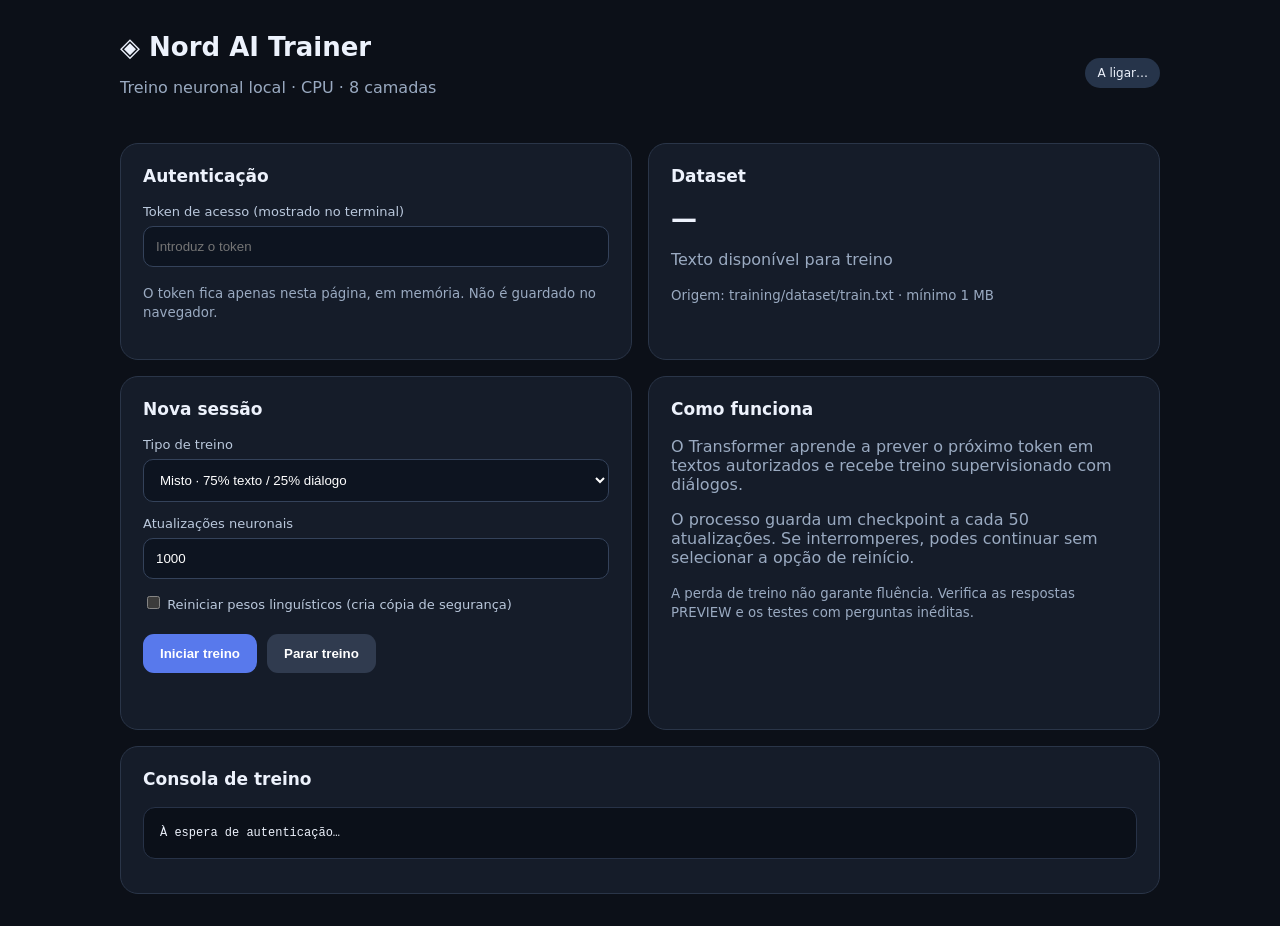
==== scripts/trainer_ui.html @ 28cc0f45 "feat: add responsive Nord AI Trainer dashboard with live logs and training controls" ====
<!doctype html>
<html lang="pt"><head><meta charset="utf-8"><meta name="viewport" content="width=device-width,initial-scale=1">
<title>Nord AI Trainer</title><style>
:root{color-scheme:dark;font-family:system-ui,-apple-system,Segoe UI,sans-serif;background:#0c1018;color:#edf2fc}
*{box-sizing:border-box}body{margin:0}.shell{max-width:1080px;margin:auto;padding:32px 20px}
header{display:flex;align-items:center;justify-content:space-between;margin-bottom:30px}
h1{font-size:26px;margin:0}h2{font-size:17px;margin:0 0 18px}p,.muted{color:#9aaac1}
.grid{display:grid;grid-template-columns:1fr 1fr;gap:16px}.card{background:#151c29;border:1px solid #2a3548;border-radius:18px;padding:22px}
.full{grid-column:1/-1}label{display:block;color:#bac8dc;font-size:13px;margin:14px 0 7px}
input,select{background:#0d1420;border:1px solid #34425a;border-radius:10px;padding:12px;color:#fff;width:100%}
button{border:0;background:#5879ec;color:white;border-radius:11px;padding:12px 17px;font-weight:650;cursor:pointer}
button:disabled{opacity:.45;cursor:not-allowed}.secondary{background:#303b4f}
.actions{display:flex;gap:10px;flex-wrap:wrap;margin-top:22px}
.stat{font-size:26px;font-weight:700}.pill{background:#26344a;border-radius:20px;padding:8px 12px;font-size:12px}
pre{white-space:pre-wrap;overflow-wrap:anywhere;background:#0b1019;border:1px solid #273247;border-radius:12px;padding:16px;max-height:440px;overflow:auto;line-height:1.5;font-size:12px}
.notice{margin-top:12px;min-height:22px;color:#b6c9fa}small{color:#9aaac1}
@media(max-width:700px){.grid{grid-template-columns:1fr}.full{grid-column:auto}}
</style></head><body><main class="shell">
<header><div><h1>◈ Nord AI Trainer</h1><p>Treino neuronal local · CPU · 8 camadas</p></div><span class="pill" id="status">A ligar…</span></header>
<div class="grid">
<section class="card"><h2>Autenticação</h2><label for="token">Token de acesso (mostrado no terminal)</label>
<input id="token" type="password" autocomplete="off" placeholder="Introduz o token"><p><small>O token fica apenas nesta página, em memória. Não é guardado no navegador.</small></p></section>
<section class="card"><h2>Dataset</h2><div class="stat" id="bytes">—</div><p>Texto disponível para treino</p><small>Origem: training/dataset/train.txt · mínimo 1 MB</small></section>
<section class="card"><h2>Nova sessão</h2>
<label for="mode">Tipo de treino</label><select id="mode"><option value=".75">Misto · 75% texto / 25% diálogo</option><option value=".95">Linguagem · 95% texto</option><option value=".1">Conversação · 90% diálogo</option></select>
<label for="steps">Atualizações neuronais</label><input id="steps" type="number" min="1" max="100000" value="1000">
<label><input id="reset" type="checkbox" style="width:auto"> Reiniciar pesos linguísticos (cria cópia de segurança)</label>
<div class="actions"><button id="start">Iniciar treino</button><button id="stop" class="secondary">Parar treino</button></div>
<div id="message" class="notice" role="status"></div></section>
<section class="card"><h2>Como funciona</h2><p>O Transformer aprende a prever o próximo token em textos autorizados e recebe treino supervisionado com diálogos.</p><p>O processo guarda um checkpoint a cada 50 atualizações. Se interromperes, podes continuar sem selecionar a opção de reinício.</p><p><small>A perda de treino não garante fluência. Verifica as respostas PREVIEW e os testes com perguntas inéditas.</small></p></section>
<section class="card full"><h2>Consola de treino</h2><pre id="log">À espera de autenticação…</pre></section>
</div></main><script>
const $=id=>document.getElementById(id);
async function request(path,method="GET",body){
 const r=await fetch(path,{method,headers:{"X-Nord-Token":$("token").value,"Content-Type":"application/json"},body:body?JSON.stringify(body):undefined,cache:"no-store"});
 const result=await r.json();if(!r.ok)throw Error(result.error||"Erro no servidor");return result;
}
async function refresh(){
 if(!$("token").value){$("status").textContent="Token necessário";return}
 try{const d=await request("/api/status");$("status").textContent=d.running?"Treino em curso":"Em espera";
 $("bytes").textContent=(d.dataset_bytes/1000000).toFixed(2)+" MB";
 $("log").textContent=d.log||"Sem registos de treino";
 $("start").disabled=d.running;$("stop").disabled=!d.running;
 }catch(e){$("status").textContent="Sem acesso";$("message").textContent=e.message}
}
$("start").onclick=async()=>{try{
 const steps=Number($("steps").value);
 if(!Number.isInteger(steps)||steps<1||steps>100000)throw Error("Número de atualizações inválido");
 if($("reset").checked&&!confirm("Criar novo checkpoint linguístico? O anterior será guardado numa cópia de segurança."))return;
 await request("/api/start","POST",{steps,text_ratio:Number($("mode").value),reset:$("reset").checked});
 $("message").textContent="Sessão iniciada";$("reset").checked=false;await refresh();
 }catch(e){$("message").textContent=e.message}};
$("stop").onclick=async()=>{try{await request("/api/stop","POST",{});$("message").textContent="Paragem solicitada";await refresh()}catch(e){$("message").textContent=e.message}};
$("token").addEventListener("change",refresh);
setInterval(refresh,4000);
</script></body></html>
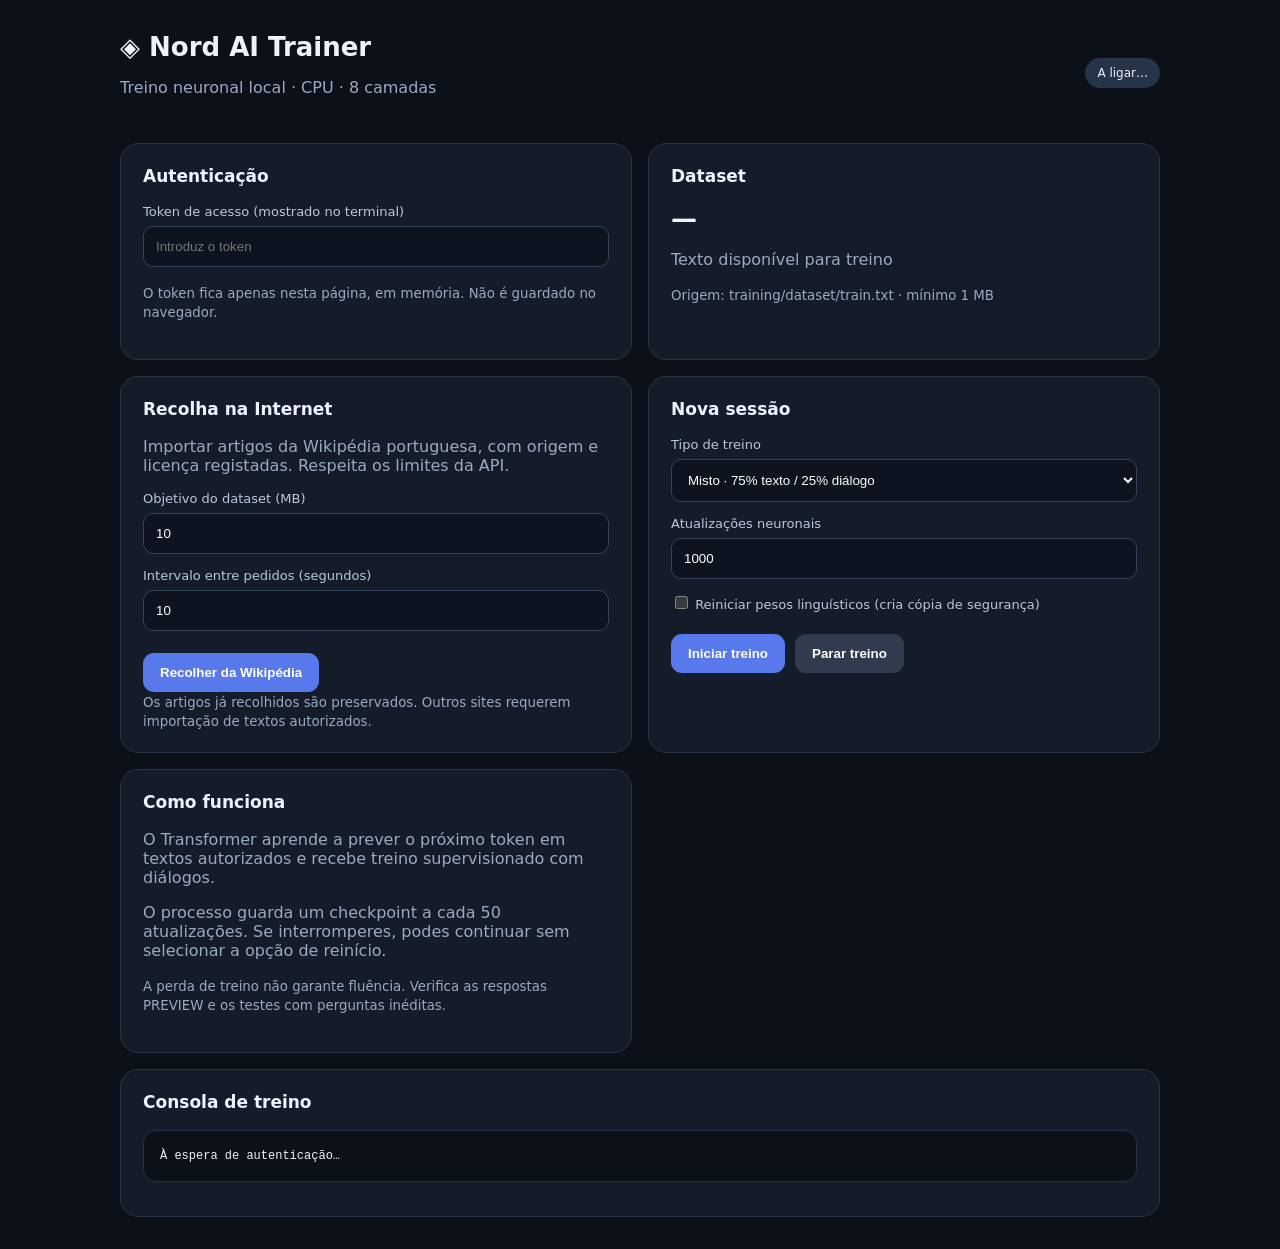
==== commit 8236d5a2: "feat: add internet collection controls and progress status to Nord AI Trainer UI" ====
--- a/scripts/trainer_ui.html
+++ b/scripts/trainer_ui.html
@@ -21,6 +21,7 @@
 <section class="card"><h2>Autenticação</h2><label for="token">Token de acesso (mostrado no terminal)</label>
 <input id="token" type="password" autocomplete="off" placeholder="Introduz o token"><p><small>O token fica apenas nesta página, em memória. Não é guardado no navegador.</small></p></section>
 <section class="card"><h2>Dataset</h2><div class="stat" id="bytes">—</div><p>Texto disponível para treino</p><small>Origem: training/dataset/train.txt · mínimo 1 MB</small></section>
+<section class="card"><h2>Recolha na Internet</h2><p>Importar artigos da Wikipédia portuguesa, com origem e licença registadas. Respeita os limites da API.</p><label for="target">Objetivo do dataset (MB)</label><input id="target" type="number" min="1" max="400" value="10"><label for="delay">Intervalo entre pedidos (segundos)</label><input id="delay" type="number" min="3" max="3600" value="10"><div class="actions"><button id="collect">Recolher da Wikipédia</button></div><small>Os artigos já recolhidos são preservados. Outros sites requerem importação de textos autorizados.</small></section>
 <section class="card"><h2>Nova sessão</h2>
 <label for="mode">Tipo de treino</label><select id="mode"><option value=".75">Misto · 75% texto / 25% diálogo</option><option value=".95">Linguagem · 95% texto</option><option value=".1">Conversação · 90% diálogo</option></select>
 <label for="steps">Atualizações neuronais</label><input id="steps" type="number" min="1" max="100000" value="1000">
@@ -37,12 +38,18 @@
 }
 async function refresh(){
  if(!$("token").value){$("status").textContent="Token necessário";return}
- try{const d=await request("/api/status");$("status").textContent=d.running?"Treino em curso":"Em espera";
+ try{const d=await request("/api/status");$("status").textContent=d.running?(d.kind==="collect"?"Recolha em curso":"Treino em curso"):"Em espera";
  $("bytes").textContent=(d.dataset_bytes/1000000).toFixed(2)+" MB";
  $("log").textContent=d.log||"Sem registos de treino";
- $("start").disabled=d.running;$("stop").disabled=!d.running;
+ $("start").disabled=d.running;$("collect").disabled=d.running;$("stop").disabled=!d.running;
  }catch(e){$("status").textContent="Sem acesso";$("message").textContent=e.message}
 }
+$("collect").onclick=async()=>{try{
+ const target_mb=Number($("target").value),delay=Number($("delay").value);
+ if(!Number.isInteger(target_mb)||target_mb<1||target_mb>400||!Number.isFinite(delay)||delay<3||delay>3600)throw Error("Configuração de recolha inválida");
+ await request("/api/collect","POST",{target_mb,delay});
+ $("message").textContent="Recolha iniciada";await refresh();
+ }catch(e){$("message").textContent=e.message}};
 $("start").onclick=async()=>{try{
  const steps=Number($("steps").value);
  if(!Number.isInteger(steps)||steps<1||steps>100000)throw Error("Número de atualizações inválido");
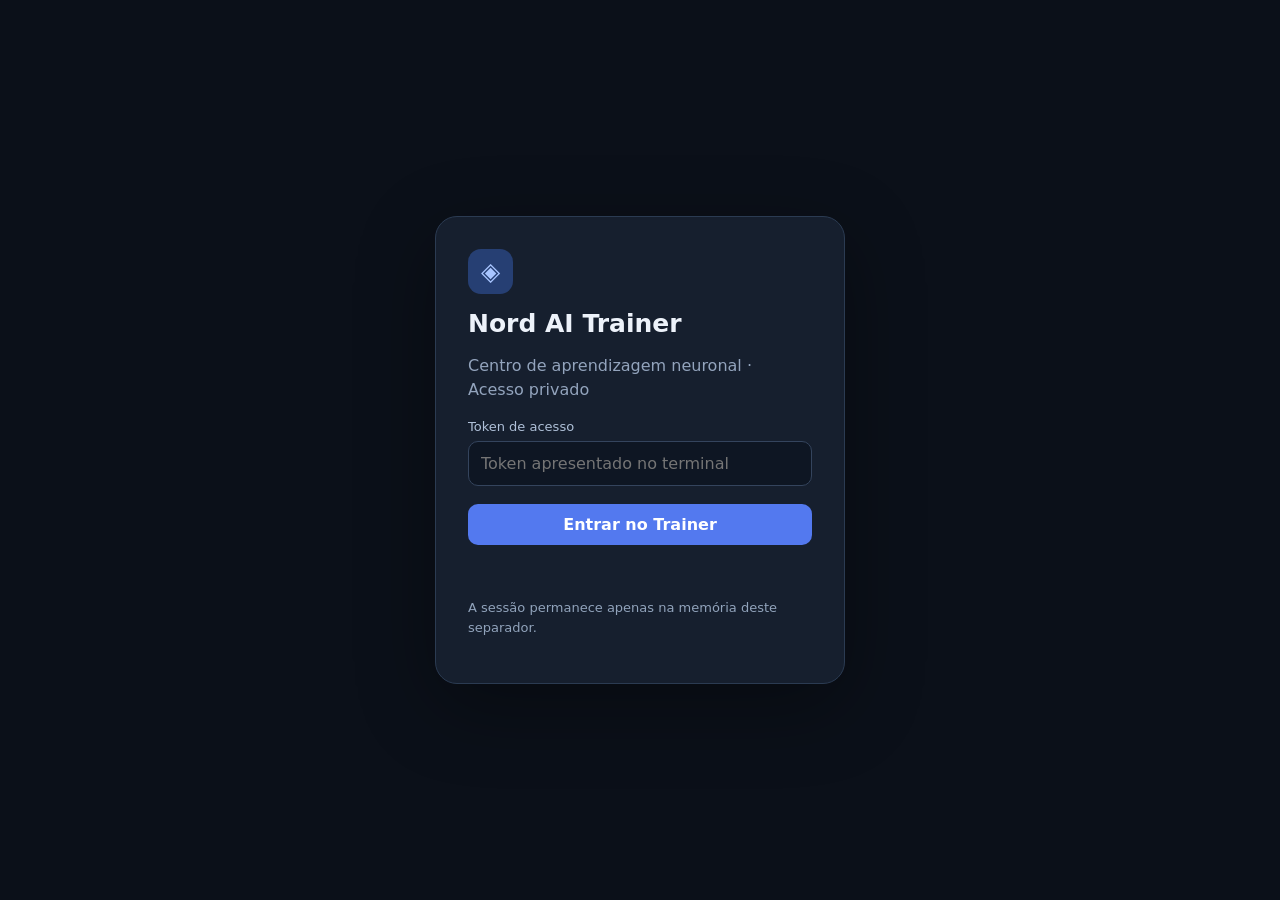
==== commit 7dec4a11: "feat: replace trainer page with token login and nine-page responsive sidebar dashboard" ====
--- a/scripts/trainer_ui.html
+++ b/scripts/trainer_ui.html
@@ -1,63 +1,48 @@
-<!doctype html>
-<html lang="pt"><head><meta charset="utf-8"><meta name="viewport" content="width=device-width,initial-scale=1">
-<title>Nord AI Trainer</title><style>
-:root{color-scheme:dark;font-family:system-ui,-apple-system,Segoe UI,sans-serif;background:#0c1018;color:#edf2fc}
-*{box-sizing:border-box}body{margin:0}.shell{max-width:1080px;margin:auto;padding:32px 20px}
-header{display:flex;align-items:center;justify-content:space-between;margin-bottom:30px}
-h1{font-size:26px;margin:0}h2{font-size:17px;margin:0 0 18px}p,.muted{color:#9aaac1}
-.grid{display:grid;grid-template-columns:1fr 1fr;gap:16px}.card{background:#151c29;border:1px solid #2a3548;border-radius:18px;padding:22px}
-.full{grid-column:1/-1}label{display:block;color:#bac8dc;font-size:13px;margin:14px 0 7px}
-input,select{background:#0d1420;border:1px solid #34425a;border-radius:10px;padding:12px;color:#fff;width:100%}
-button{border:0;background:#5879ec;color:white;border-radius:11px;padding:12px 17px;font-weight:650;cursor:pointer}
-button:disabled{opacity:.45;cursor:not-allowed}.secondary{background:#303b4f}
-.actions{display:flex;gap:10px;flex-wrap:wrap;margin-top:22px}
-.stat{font-size:26px;font-weight:700}.pill{background:#26344a;border-radius:20px;padding:8px 12px;font-size:12px}
-pre{white-space:pre-wrap;overflow-wrap:anywhere;background:#0b1019;border:1px solid #273247;border-radius:12px;padding:16px;max-height:440px;overflow:auto;line-height:1.5;font-size:12px}
-.notice{margin-top:12px;min-height:22px;color:#b6c9fa}small{color:#9aaac1}
-@media(max-width:700px){.grid{grid-template-columns:1fr}.full{grid-column:auto}}
-</style></head><body><main class="shell">
-<header><div><h1>◈ Nord AI Trainer</h1><p>Treino neuronal local · CPU · 8 camadas</p></div><span class="pill" id="status">A ligar…</span></header>
-<div class="grid">
-<section class="card"><h2>Autenticação</h2><label for="token">Token de acesso (mostrado no terminal)</label>
-<input id="token" type="password" autocomplete="off" placeholder="Introduz o token"><p><small>O token fica apenas nesta página, em memória. Não é guardado no navegador.</small></p></section>
-<section class="card"><h2>Dataset</h2><div class="stat" id="bytes">—</div><p>Texto disponível para treino</p><small>Origem: training/dataset/train.txt · mínimo 1 MB</small></section>
-<section class="card"><h2>Recolha na Internet</h2><p>Importar artigos da Wikipédia portuguesa, com origem e licença registadas. Respeita os limites da API.</p><label for="target">Objetivo do dataset (MB)</label><input id="target" type="number" min="1" max="400" value="10"><label for="delay">Intervalo entre pedidos (segundos)</label><input id="delay" type="number" min="3" max="3600" value="10"><div class="actions"><button id="collect">Recolher da Wikipédia</button></div><small>Os artigos já recolhidos são preservados. Outros sites requerem importação de textos autorizados.</small></section>
-<section class="card"><h2>Nova sessão</h2>
-<label for="mode">Tipo de treino</label><select id="mode"><option value=".75">Misto · 75% texto / 25% diálogo</option><option value=".95">Linguagem · 95% texto</option><option value=".1">Conversação · 90% diálogo</option></select>
-<label for="steps">Atualizações neuronais</label><input id="steps" type="number" min="1" max="100000" value="1000">
-<label><input id="reset" type="checkbox" style="width:auto"> Reiniciar pesos linguísticos (cria cópia de segurança)</label>
-<div class="actions"><button id="start">Iniciar treino</button><button id="stop" class="secondary">Parar treino</button></div>
-<div id="message" class="notice" role="status"></div></section>
-<section class="card"><h2>Como funciona</h2><p>O Transformer aprende a prever o próximo token em textos autorizados e recebe treino supervisionado com diálogos.</p><p>O processo guarda um checkpoint a cada 50 atualizações. Se interromperes, podes continuar sem selecionar a opção de reinício.</p><p><small>A perda de treino não garante fluência. Verifica as respostas PREVIEW e os testes com perguntas inéditas.</small></p></section>
-<section class="card full"><h2>Consola de treino</h2><pre id="log">À espera de autenticação…</pre></section>
-</div></main><script>
-const $=id=>document.getElementById(id);
-async function request(path,method="GET",body){
- const r=await fetch(path,{method,headers:{"X-Nord-Token":$("token").value,"Content-Type":"application/json"},body:body?JSON.stringify(body):undefined,cache:"no-store"});
- const result=await r.json();if(!r.ok)throw Error(result.error||"Erro no servidor");return result;
-}
-async function refresh(){
- if(!$("token").value){$("status").textContent="Token necessário";return}
- try{const d=await request("/api/status");$("status").textContent=d.running?(d.kind==="collect"?"Recolha em curso":"Treino em curso"):"Em espera";
- $("bytes").textContent=(d.dataset_bytes/1000000).toFixed(2)+" MB";
- $("log").textContent=d.log||"Sem registos de treino";
- $("start").disabled=d.running;$("collect").disabled=d.running;$("stop").disabled=!d.running;
- }catch(e){$("status").textContent="Sem acesso";$("message").textContent=e.message}
-}
-$("collect").onclick=async()=>{try{
- const target_mb=Number($("target").value),delay=Number($("delay").value);
- if(!Number.isInteger(target_mb)||target_mb<1||target_mb>400||!Number.isFinite(delay)||delay<3||delay>3600)throw Error("Configuração de recolha inválida");
- await request("/api/collect","POST",{target_mb,delay});
- $("message").textContent="Recolha iniciada";await refresh();
- }catch(e){$("message").textContent=e.message}};
-$("start").onclick=async()=>{try{
- const steps=Number($("steps").value);
- if(!Number.isInteger(steps)||steps<1||steps>100000)throw Error("Número de atualizações inválido");
- if($("reset").checked&&!confirm("Criar novo checkpoint linguístico? O anterior será guardado numa cópia de segurança."))return;
- await request("/api/start","POST",{steps,text_ratio:Number($("mode").value),reset:$("reset").checked});
- $("message").textContent="Sessão iniciada";$("reset").checked=false;await refresh();
- }catch(e){$("message").textContent=e.message}};
-$("stop").onclick=async()=>{try{await request("/api/stop","POST",{});$("message").textContent="Paragem solicitada";await refresh()}catch(e){$("message").textContent=e.message}};
-$("token").addEventListener("change",refresh);
+<!doctype html><html lang="pt-PT"><head><meta charset="utf-8"><meta name="viewport" content="width=device-width,initial-scale=1"><title>Nord AI Trainer</title><style>
+:root{color-scheme:dark;font-family:Inter,system-ui,Segoe UI,sans-serif;background:#0b1019;color:#edf2fa}*{box-sizing:border-box}body{margin:0}button,input,select,textarea{font:inherit}button{cursor:pointer;border:0;background:#5379ef;color:#fff;border-radius:10px;padding:11px 15px;font-weight:600}button:disabled{opacity:.4;cursor:not-allowed}.secondary{background:#28364b}.danger{background:#963c4b}input,select,textarea{width:100%;padding:12px;background:#0e1623;border:1px solid #34445d;border-radius:10px;color:#f2f6ff}input[type=checkbox]{width:auto}label{display:block;color:#afc0d8;font-size:13px;margin:15px 0 7px}p,.sub{color:#93a4bd;line-height:1.55}h1{font-size:25px;margin:0}h2{font-size:18px;margin:0 0 14px}h3{font-size:15px;margin:0 0 10px}.hidden{display:none!important}
+#login{min-height:100vh;display:grid;place-items:center;padding:24px}.login-card{width:min(410px,100%);background:#161f2e;border:1px solid #2b3b52;border-radius:22px;padding:32px;box-shadow:0 22px 80px #0005}.brandmark{display:inline-grid;place-items:center;width:45px;height:45px;border-radius:13px;background:#263f73;color:#a8c5ff;font-size:25px;margin-bottom:15px}
+#app{display:flex;min-height:100vh}.sidebar{width:238px;background:#111925;border-right:1px solid #26354a;padding:22px 13px;position:sticky;top:0;height:100vh;display:flex;flex-direction:column;flex-shrink:0}.brand{font-size:18px;font-weight:750;padding:8px 12px 22px}.nav{width:100%;text-align:left;background:transparent;color:#9fb0c7;padding:12px 13px;margin:2px 0;font-weight:500}.nav:hover{background:#1c2a3d}.nav.active{background:#263b61;color:#dce8ff}.sidebottom{margin-top:auto}.main{flex:1;min-width:0;padding:30px clamp(16px,3vw,48px);max-width:1500px;margin:auto}.top{display:flex;justify-content:space-between;align-items:center;gap:14px;margin-bottom:26px}.pill{font-size:12px;color:#c5d6f6;background:#273a56;border-radius:25px;padding:9px 13px}.grid{display:grid;grid-template-columns:repeat(2,minmax(0,1fr));gap:16px}.stats{display:grid;grid-template-columns:repeat(4,minmax(0,1fr));gap:14px;margin-bottom:16px}.card{background:#151f2e;border:1px solid #2a3a50;border-radius:16px;padding:22px;min-width:0}.value{font-size:27px;font-weight:760;margin-top:9px}.full{grid-column:1/-1}.actions{display:flex;gap:10px;flex-wrap:wrap;margin-top:20px}.muted{color:#91a3bb;font-size:13px}.metric{font-size:12px;color:#9aaec9}.progress{height:9px;background:#2a3546;border-radius:20px;overflow:hidden;margin-top:14px}.progress>div{height:100%;background:#7098ff;width:0}.log{white-space:pre-wrap;overflow-wrap:anywhere;max-height:390px;overflow:auto;background:#0b121e;border:1px solid #2c3a50;border-radius:12px;padding:16px;font-size:12px;line-height:1.65}.notice{color:#b8ccff;min-height:23px;margin-top:14px}.row{display:flex;justify-content:space-between;gap:12px;align-items:center}.list{list-style:none;padding:0;margin:0}.list li{padding:12px 0;border-bottom:1px solid #2b394e;color:#b8c8dc;font-size:13px}.section{display:none}.section.active{display:block}.badge{border-radius:8px;padding:5px 8px;background:#253751;color:#b4cdfa;font-size:12px}textarea{min-height:110px;resize:vertical}#mobilemenu{display:none}@media(max-width:1000px){.stats{grid-template-columns:repeat(2,1fr)}}@media(max-width:720px){.sidebar{width:70px;padding:16px 7px}.brand{font-size:0}.brand:before{content:'◈';font-size:25px}.nav{font-size:0;text-align:center}.nav:before{content:attr(data-symbol);font-size:22px}.sidebottom button{font-size:0}.sidebottom button:before{content:'↪';font-size:20px}.grid{grid-template-columns:1fr}.full{grid-column:auto}.main{padding:22px 14px}.card{padding:16px}.stats{gap:8px}.value{font-size:22px}}
+</style></head><body>
+<div id="login"><div class="login-card"><div class="brandmark">◈</div><h1>Nord AI Trainer</h1><p>Centro de aprendizagem neuronal · Acesso privado</p><form id="loginform"><label for="token">Token de acesso</label><input id="token" type="password" autocomplete="off" required placeholder="Token apresentado no terminal"><button style="width:100%;margin-top:18px" type="submit">Entrar no Trainer</button></form><p id="loginerror" class="notice" role="alert"></p><p class="muted">A sessão permanece apenas na memória deste separador.</p></div></div>
+<div id="app" class="hidden"><aside class="sidebar"><div class="brand">◈ Nord Trainer</div><nav id="nav">
+<button class="nav active" data-page="dashboard" data-symbol="⌂">⌂ &nbsp; Dashboard</button>
+<button class="nav" data-page="model" data-symbol="◈">◈ &nbsp; Modelo neural</button>
+<button class="nav" data-page="training" data-symbol="▤">▤ &nbsp; Treinamento</button>
+<button class="nav" data-page="internet" data-symbol="◎">◎ &nbsp; Internet</button>
+<button class="nav" data-page="datasets" data-symbol="▦">▦ &nbsp; Datasets</button>
+<button class="nav" data-page="teacher" data-symbol="✎">✎ &nbsp; Professor</button>
+<button class="nav" data-page="evaluation" data-symbol="◫">◫ &nbsp; Avaliação</button>
+<button class="nav" data-page="checkpoints" data-symbol="◷">◷ &nbsp; Checkpoints</button>
+<button class="nav" data-page="settings" data-symbol="⚙">⚙ &nbsp; Definições</button></nav><div class="sidebottom"><button class="nav" id="logout">↪ &nbsp; Terminar sessão</button></div></aside>
+<main class="main"><div class="top"><div><h1 id="heading">Visão geral</h1><p class="sub" id="subtitle">Estado do treino e do conhecimento da Nord Brain</p></div><span id="status" class="pill">A verificar…</span></div>
+<section id="dashboard" class="section active"><div class="stats">
+<div class="card"><div class="metric">Modelo</div><div class="value">8 camadas</div><div class="muted">Transformer próprio</div></div>
+<div class="card"><div class="metric">Dataset de treino</div><div class="value" id="bytes">—</div><div class="muted">Texto recolhido</div></div>
+<div class="card"><div class="metric">Operação</div><div class="value" id="operation">—</div><div class="muted">Estado atual</div></div>
+<div class="card"><div class="metric">Exemplos aprovados</div><div class="value" id="feedback">—</div><div class="muted">Modo Professor</div></div></div>
+<div class="grid"><div class="card"><h2>Progresso do dataset</h2><div class="row"><span class="muted">Objetivo de referência</span><span id="percent" class="badge">0%</span></div><div class="progress"><div id="bar"></div></div><p class="muted">Meta ilustrativa: 10 MB. O valor real é apresentado acima.</p></div>
+<div class="card"><h2>Ações rápidas</h2><p class="muted">Recolhe textos, prepara dados e inicia sessões de aprendizagem.</p><div class="actions"><button data-go="internet">Recolher dados</button><button data-go="training" class="secondary">Configurar treino</button></div></div>
+<div class="card full"><h2>Atividade recente</h2><pre class="log" id="dashboardlog">Sem operações recentes</pre></div></div></section>
+<section id="model" class="section"><div class="grid"><div class="card"><h2>Arquitetura</h2><ul class="list"><li>Tipo: Transformer causal decoder-only</li><li>Camadas de treino limpo: 8</li><li>Execução: CPU local</li><li>Tokenização: bytes UTF-8</li></ul></div><div class="card"><h2>Checkpoint linguístico</h2><div class="value" id="modelsize">—</div><p class="muted">Tamanho do checkpoint no disco. Não é uma medida de inteligência.</p></div></div></section>
+<section id="training" class="section"><div class="grid"><div class="card"><h2>Nova sessão neuronal</h2><label for="mode">Estratégia</label><select id="mode"><option value=".75">Misto · 75% texto / 25% diálogo</option><option value=".95">Linguagem · 95% texto</option><option value=".1">Conversação · 90% diálogo</option></select><label for="steps">Atualizações</label><input id="steps" type="number" min="1" max="100000" value="1000"><label><input id="reset" type="checkbox"> Reiniciar pesos linguísticos (com backup)</label><div class="actions"><button id="start">Iniciar treino</button><button id="stop" class="danger">Parar operação</button></div><div class="notice" id="message" role="status"></div></div><div class="card"><h2>Sobre o treino</h2><p>Aprendizagem por gradientes no modelo PyTorch. O dataset deve ter pelo menos 1 MB. Não executes a Nord CLI em simultâneo.</p><p>Os checkpoints são guardados a cada 50 atualizações; interromper pode perder as últimas atualizações ainda não guardadas.</p></div><div class="card full"><h2>Consola</h2><pre class="log" id="trainlog">Sem registos</pre></div></div></section>
+<section id="internet" class="section"><div class="grid"><div class="card"><h2>Recolha online</h2><p>Wikipédia portuguesa · API oficial · limites respeitados · proveniência registada</p><label for="target">Objetivo total (MB)</label><input id="target" type="number" min="1" max="400" value="10"><label for="delay">Intervalo entre pedidos (segundos)</label><input id="delay" type="number" min="3" max="3600" value="10"><div class="actions"><button id="collect">Iniciar recolha</button><button id="stop2" class="secondary">Parar</button></div></div><div class="card"><h2>Fontes e licenças</h2><p>A Wikipédia pode conter português europeu e brasileiro. Outras fontes são importadas através de ficheiros locais autorizados, com licença e URL de origem.</p><p class="muted">A recolha online não é uma navegação autónoma por toda a Internet.</p></div><div class="card full"><h2>Registo de recolha</h2><pre class="log" id="collectlog">Sem registos</pre></div></div></section>
+<section id="datasets" class="section"><div class="grid"><div class="card"><h2>Dataset disponível</h2><div class="value" id="datasetbytes">—</div><p>training/dataset/train.txt</p><p class="muted">Mínimo de 1 MB para iniciar o treino.</p></div><div class="card"><h2>Preparação</h2><p>Textos filtrados, duplicados exatos removidos e registo de origem em sources.jsonl.</p><p class="muted">Importador adicional: scripts/import_licensed_texts.py</p></div></div></section>
+<section id="teacher" class="section"><div class="grid"><div class="card"><h2>Professor · aprovar exemplos</h2><p>Escreve um exemplo de pergunta e uma resposta correta. Os exemplos são guardados para revisão, mas não treinam automaticamente o modelo.</p><label for="question">Pergunta</label><textarea id="question" placeholder="Ex.: Como estás hoje?"></textarea><label for="answer">Resposta aprovada</label><textarea id="answer" placeholder="Ex.: Estou bem, obrigado. E tu?"></textarea><div class="actions"><button id="approve">Guardar exemplo aprovado</button></div><p id="teachermessage" class="notice"></p></div><div class="card"><h2>Boas práticas</h2><p>Prefere respostas naturais em português europeu. Não coloques palavras-passe, dados pessoais ou informações confidenciais nos exemplos.</p><p class="muted">A integração destes exemplos no treino supervisionado é uma fase posterior.</p></div></div></section>
+<section id="evaluation" class="section"><div class="card"><h2>Avaliação neuronal</h2><p>O treino atual regista a perda de validação em exemplos reservados e gera respostas de pré-visualização.</p><p class="muted">Ainda não existe uma avaliação automática independente de fluência ou qualidade factual.</p><pre id="evallog" class="log">Inicia uma sessão para obter métricas.</pre></div></section>
+<section id="checkpoints" class="section"><div class="card"><h2>Backups disponíveis</h2><ul id="checkpointlist" class="list"><li>A carregar…</li></ul><p class="muted">A recuperação de checkpoints não está disponível nesta interface para evitar substituições acidentais.</p></div></section>
+<section id="settings" class="section"><div class="card"><h2>Segurança e ambiente</h2><p>Autenticação por token por pedido. O token é mantido apenas em memória neste separador.</p><p>Para acesso fora da rede privada, configura TLS e controlo de acesso no proxy. Não exponhas diretamente a porta 8765.</p><div class="actions"><button id="logout2" class="secondary">Terminar sessão</button></div></div></section>
+</main></div><script>
+const $=id=>document.getElementById(id);let secret="",last={};const names={dashboard:["Visão geral","Estado do treino e do conhecimento da Nord Brain"],model:["Modelo neural","Arquitetura e checkpoint"],training:["Treinamento","Sessões e progresso neuronal"],internet:["Internet","Recolha de fontes autorizadas"],datasets:["Datasets","Preparação dos dados de treino"],teacher:["Professor","Exemplos supervisionados aprovados"],evaluation:["Avaliação","Métricas de treino e geração"],checkpoints:["Checkpoints","Histórico de cópias de segurança"],settings:["Definições","Segurança e ambiente"]};
+async function api(path,method="GET",payload){const r=await fetch(path,{method,headers:{"X-Nord-Token":secret,"Content-Type":"application/json"},body:payload?JSON.stringify(payload):undefined,cache:"no-store"});const data=await r.json();if(!r.ok)throw Error(data.error||"Erro na operação");return data}
+function page(id){document.querySelectorAll(".section").forEach(x=>x.classList.toggle("active",x.id===id));document.querySelectorAll(".nav[data-page]").forEach(x=>x.classList.toggle("active",x.dataset.page===id));$("heading").textContent=names[id][0];$("subtitle").textContent=names[id][1]}
+function logout(){secret="";$("token").value="";$("app").classList.add("hidden");$("login").classList.remove("hidden")}
+document.querySelectorAll("[data-page]").forEach(x=>x.onclick=()=>page(x.dataset.page));document.querySelectorAll("[data-go]").forEach(x=>x.onclick=()=>page(x.dataset.go));$("logout").onclick=logout;$("logout2").onclick=logout;
+$("loginform").onsubmit=async e=>{e.preventDefault();secret=$("token").value;try{last=await api("/api/status");$("login").classList.add("hidden");$("app").classList.remove("hidden");$("loginerror").textContent="";refresh()}catch(err){secret="";$("loginerror").textContent="Token inválido ou servidor indisponível"}};
+async function refresh(){if(!secret)return;try{last=await api("/api/status");const d=last;const running=d.running;const size=(d.dataset_bytes/1000000).toFixed(2)+" MB";$("bytes").textContent=size;$("datasetbytes").textContent=size;$("modelsize").textContent=(d.checkpoint_bytes/1000000).toFixed(2)+" MB";$("feedback").textContent=d.feedback_count;$("operation").textContent=running?(d.kind==="collect"?"Recolha":"Treino"):"Em espera";$("status").textContent=running?(d.kind==="collect"?"● Recolha em curso":"● Treino em curso"):"● Em espera";$("start").disabled=running;$("collect").disabled=running;$("stop").disabled=!running;$("stop2").disabled=!running;const pct=Math.min(100,100*d.dataset_bytes/10000000);$("percent").textContent=pct.toFixed(1)+"%";$("bar").style.width=pct+"%";for(const id of ["dashboardlog","trainlog","collectlog","evallog"])$(id).textContent=d.log||"Sem registos";$("checkpointlist").replaceChildren(...(d.checkpoints.length?d.checkpoints.map(x=>{const li=document.createElement("li");li.textContent=x.name+" · "+(x.bytes/1000000).toFixed(2)+" MB";return li}):[Object.assign(document.createElement("li"),{textContent:"Sem backups disponíveis"})]));}catch(e){$("status").textContent="Ligação perdida";$("message").textContent=e.message}}
+async function action(path,payload,messageId){try{await api(path,"POST",payload);if(messageId)$(messageId).textContent="Operação aceite";await refresh()}catch(e){if(messageId)$(messageId).textContent=e.message;else alert(e.message)}}
+$("collect").onclick=()=>{const target_mb=Number($("target").value),delay=Number($("delay").value);if(!Number.isInteger(target_mb)||target_mb<1||target_mb>400||!Number.isFinite(delay)||delay<3||delay>3600)return alert("Parâmetros inválidos");action("/api/collect",{target_mb,delay},"message")};
+$("start").onclick=()=>{const steps=Number($("steps").value);if(!Number.isInteger(steps)||steps<1||steps>100000)return alert("Atualizações inválidas");if($("reset").checked&&!confirm("Criar um novo checkpoint? O atual será guardado como backup."))return;action("/api/start",{steps,text_ratio:Number($("mode").value),reset:$("reset").checked},"message");$("reset").checked=false};
+$("stop").onclick=()=>action("/api/stop",{},"message");$("stop2").onclick=()=>action("/api/stop",{},"message");
+$("approve").onclick=async()=>{try{const r=await api("/api/feedback","POST",{prompt:$("question").value,answer:$("answer").value});$("teachermessage").textContent=r.note;$("question").value="";$("answer").value="";refresh()}catch(e){$("teachermessage").textContent=e.message}};
 setInterval(refresh,4000);
-</script></body></html>
+</script></body></html>
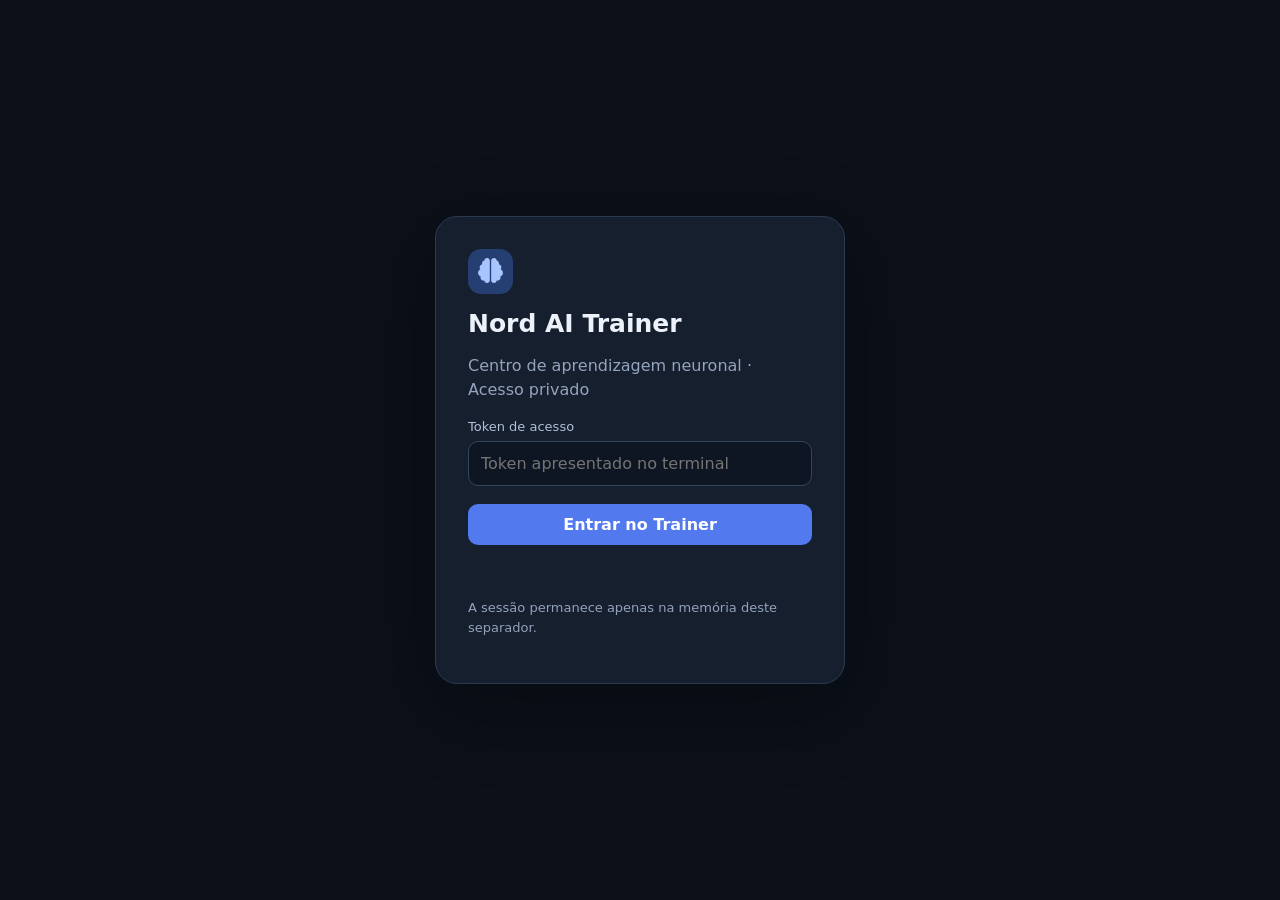
==== commit 315528f9: "style: polish Nord Trainer sidebar with Font Awesome icons and multi-link collection form" ====
--- a/scripts/trainer_ui.html
+++ b/scripts/trainer_ui.html
@@ -1,19 +1,19 @@
-<!doctype html><html lang="pt-PT"><head><meta charset="utf-8"><meta name="viewport" content="width=device-width,initial-scale=1"><title>Nord AI Trainer</title><style>
+<!doctype html><html lang="pt-PT"><head><meta charset="utf-8"><meta name="viewport" content="width=device-width,initial-scale=1"><title>Nord AI Trainer</title><link rel="stylesheet" href="https://cdnjs.cloudflare.com/ajax/libs/font-awesome/6.7.2/css/all.min.css"><style>
 :root{color-scheme:dark;font-family:Inter,system-ui,Segoe UI,sans-serif;background:#0b1019;color:#edf2fa}*{box-sizing:border-box}body{margin:0}button,input,select,textarea{font:inherit}button{cursor:pointer;border:0;background:#5379ef;color:#fff;border-radius:10px;padding:11px 15px;font-weight:600}button:disabled{opacity:.4;cursor:not-allowed}.secondary{background:#28364b}.danger{background:#963c4b}input,select,textarea{width:100%;padding:12px;background:#0e1623;border:1px solid #34445d;border-radius:10px;color:#f2f6ff}input[type=checkbox]{width:auto}label{display:block;color:#afc0d8;font-size:13px;margin:15px 0 7px}p,.sub{color:#93a4bd;line-height:1.55}h1{font-size:25px;margin:0}h2{font-size:18px;margin:0 0 14px}h3{font-size:15px;margin:0 0 10px}.hidden{display:none!important}
 #login{min-height:100vh;display:grid;place-items:center;padding:24px}.login-card{width:min(410px,100%);background:#161f2e;border:1px solid #2b3b52;border-radius:22px;padding:32px;box-shadow:0 22px 80px #0005}.brandmark{display:inline-grid;place-items:center;width:45px;height:45px;border-radius:13px;background:#263f73;color:#a8c5ff;font-size:25px;margin-bottom:15px}
-#app{display:flex;min-height:100vh}.sidebar{width:238px;background:#111925;border-right:1px solid #26354a;padding:22px 13px;position:sticky;top:0;height:100vh;display:flex;flex-direction:column;flex-shrink:0}.brand{font-size:18px;font-weight:750;padding:8px 12px 22px}.nav{width:100%;text-align:left;background:transparent;color:#9fb0c7;padding:12px 13px;margin:2px 0;font-weight:500}.nav:hover{background:#1c2a3d}.nav.active{background:#263b61;color:#dce8ff}.sidebottom{margin-top:auto}.main{flex:1;min-width:0;padding:30px clamp(16px,3vw,48px);max-width:1500px;margin:auto}.top{display:flex;justify-content:space-between;align-items:center;gap:14px;margin-bottom:26px}.pill{font-size:12px;color:#c5d6f6;background:#273a56;border-radius:25px;padding:9px 13px}.grid{display:grid;grid-template-columns:repeat(2,minmax(0,1fr));gap:16px}.stats{display:grid;grid-template-columns:repeat(4,minmax(0,1fr));gap:14px;margin-bottom:16px}.card{background:#151f2e;border:1px solid #2a3a50;border-radius:16px;padding:22px;min-width:0}.value{font-size:27px;font-weight:760;margin-top:9px}.full{grid-column:1/-1}.actions{display:flex;gap:10px;flex-wrap:wrap;margin-top:20px}.muted{color:#91a3bb;font-size:13px}.metric{font-size:12px;color:#9aaec9}.progress{height:9px;background:#2a3546;border-radius:20px;overflow:hidden;margin-top:14px}.progress>div{height:100%;background:#7098ff;width:0}.log{white-space:pre-wrap;overflow-wrap:anywhere;max-height:390px;overflow:auto;background:#0b121e;border:1px solid #2c3a50;border-radius:12px;padding:16px;font-size:12px;line-height:1.65}.notice{color:#b8ccff;min-height:23px;margin-top:14px}.row{display:flex;justify-content:space-between;gap:12px;align-items:center}.list{list-style:none;padding:0;margin:0}.list li{padding:12px 0;border-bottom:1px solid #2b394e;color:#b8c8dc;font-size:13px}.section{display:none}.section.active{display:block}.badge{border-radius:8px;padding:5px 8px;background:#253751;color:#b4cdfa;font-size:12px}textarea{min-height:110px;resize:vertical}#mobilemenu{display:none}@media(max-width:1000px){.stats{grid-template-columns:repeat(2,1fr)}}@media(max-width:720px){.sidebar{width:70px;padding:16px 7px}.brand{font-size:0}.brand:before{content:'◈';font-size:25px}.nav{font-size:0;text-align:center}.nav:before{content:attr(data-symbol);font-size:22px}.sidebottom button{font-size:0}.sidebottom button:before{content:'↪';font-size:20px}.grid{grid-template-columns:1fr}.full{grid-column:auto}.main{padding:22px 14px}.card{padding:16px}.stats{gap:8px}.value{font-size:22px}}
+#app{display:flex;min-height:100vh}.sidebar{width:238px;background:#111925;border-right:1px solid #26354a;padding:22px 13px;position:sticky;top:0;height:100vh;display:flex;flex-direction:column;flex-shrink:0}.brand{font-size:18px;font-weight:750;padding:8px 12px 22px}.nav{width:100%;text-align:left;background:transparent;color:#9fb0c7;padding:12px 13px;margin:2px 0;font-weight:500}.nav:hover{background:#1c2a3d}.nav.active{background:#263b61;color:#dce8ff;border-left:3px solid #81a5ff}.nav{transition:background .18s ease,color .18s ease}.nav i{width:22px;text-align:center;margin-right:9px}.card{transition:border-color .18s ease}.card:hover{border-color:#3a5071}.brand i{color:#9ab9ff;margin-right:9px}.top h1{letter-spacing:-.6px}.value{letter-spacing:-.8px}.sidebottom{margin-top:auto}.main{flex:1;min-width:0;padding:30px clamp(16px,3vw,48px);max-width:1500px;margin:auto}.top{display:flex;justify-content:space-between;align-items:center;gap:14px;margin-bottom:26px}.pill{font-size:12px;color:#c5d6f6;background:#273a56;border-radius:25px;padding:9px 13px}.grid{display:grid;grid-template-columns:repeat(2,minmax(0,1fr));gap:16px}.stats{display:grid;grid-template-columns:repeat(4,minmax(0,1fr));gap:14px;margin-bottom:16px}.card{background:#151f2e;border:1px solid #2a3a50;border-radius:16px;padding:22px;min-width:0}.value{font-size:27px;font-weight:760;margin-top:9px}.full{grid-column:1/-1}.actions{display:flex;gap:10px;flex-wrap:wrap;margin-top:20px}.muted{color:#91a3bb;font-size:13px}.metric{font-size:12px;color:#9aaec9}.progress{height:9px;background:#2a3546;border-radius:20px;overflow:hidden;margin-top:14px}.progress>div{height:100%;background:#7098ff;width:0}.log{white-space:pre-wrap;overflow-wrap:anywhere;max-height:390px;overflow:auto;background:#0b121e;border:1px solid #2c3a50;border-radius:12px;padding:16px;font-size:12px;line-height:1.65}.notice{color:#b8ccff;min-height:23px;margin-top:14px}.row{display:flex;justify-content:space-between;gap:12px;align-items:center}.list{list-style:none;padding:0;margin:0}.list li{padding:12px 0;border-bottom:1px solid #2b394e;color:#b8c8dc;font-size:13px}.section{display:none}.section.active{display:block}.badge{border-radius:8px;padding:5px 8px;background:#253751;color:#b4cdfa;font-size:12px}textarea{min-height:110px;resize:vertical}#mobilemenu{display:none}@media(max-width:1000px){.stats{grid-template-columns:repeat(2,1fr)}}@media(max-width:720px){.sidebar{width:70px;padding:16px 7px}.brand{font-size:0}.brand:before{content:'◈';font-size:25px}.nav{font-size:0;text-align:center}.nav:before{content:attr(data-symbol);font-size:22px}.sidebottom button{font-size:0}.sidebottom button:before{content:'↪';font-size:20px}.grid{grid-template-columns:1fr}.full{grid-column:auto}.main{padding:22px 14px}.card{padding:16px}.stats{gap:8px}.value{font-size:22px}}
 </style></head><body>
-<div id="login"><div class="login-card"><div class="brandmark">◈</div><h1>Nord AI Trainer</h1><p>Centro de aprendizagem neuronal · Acesso privado</p><form id="loginform"><label for="token">Token de acesso</label><input id="token" type="password" autocomplete="off" required placeholder="Token apresentado no terminal"><button style="width:100%;margin-top:18px" type="submit">Entrar no Trainer</button></form><p id="loginerror" class="notice" role="alert"></p><p class="muted">A sessão permanece apenas na memória deste separador.</p></div></div>
-<div id="app" class="hidden"><aside class="sidebar"><div class="brand">◈ Nord Trainer</div><nav id="nav">
-<button class="nav active" data-page="dashboard" data-symbol="⌂">⌂ &nbsp; Dashboard</button>
-<button class="nav" data-page="model" data-symbol="◈">◈ &nbsp; Modelo neural</button>
-<button class="nav" data-page="training" data-symbol="▤">▤ &nbsp; Treinamento</button>
-<button class="nav" data-page="internet" data-symbol="◎">◎ &nbsp; Internet</button>
-<button class="nav" data-page="datasets" data-symbol="▦">▦ &nbsp; Datasets</button>
-<button class="nav" data-page="teacher" data-symbol="✎">✎ &nbsp; Professor</button>
-<button class="nav" data-page="evaluation" data-symbol="◫">◫ &nbsp; Avaliação</button>
-<button class="nav" data-page="checkpoints" data-symbol="◷">◷ &nbsp; Checkpoints</button>
-<button class="nav" data-page="settings" data-symbol="⚙">⚙ &nbsp; Definições</button></nav><div class="sidebottom"><button class="nav" id="logout">↪ &nbsp; Terminar sessão</button></div></aside>
+<div id="login"><div class="login-card"><div class="brandmark"><i class="fa-solid fa-brain"></i></div><h1>Nord AI Trainer</h1><p>Centro de aprendizagem neuronal · Acesso privado</p><form id="loginform"><label for="token">Token de acesso</label><input id="token" type="password" autocomplete="off" required placeholder="Token apresentado no terminal"><button style="width:100%;margin-top:18px" type="submit">Entrar no Trainer</button></form><p id="loginerror" class="notice" role="alert"></p><p class="muted">A sessão permanece apenas na memória deste separador.</p></div></div>
+<div id="app" class="hidden"><aside class="sidebar"><div class="brand"><i class="fa-solid fa-brain"></i> Nord Trainer</div><nav id="nav">
+<button class="nav active" data-page="dashboard" data-symbol="⌂"><i class="fa-solid fa-gauge-high"></i> </button>
+<button class="nav" data-page="model" data-symbol="◈"><i class="fa-solid fa-microchip"></i> </button>
+<button class="nav" data-page="training" data-symbol="▤"><i class="fa-solid fa-graduation-cap"></i> </button>
+<button class="nav" data-page="internet" data-symbol="◎"><i class="fa-solid fa-globe"></i> </button>
+<button class="nav" data-page="datasets" data-symbol="▦"><i class="fa-solid fa-database"></i> </button>
+<button class="nav" data-page="teacher" data-symbol="✎"><i class="fa-solid fa-chalkboard-user"></i> </button>
+<button class="nav" data-page="evaluation" data-symbol="◫"><i class="fa-solid fa-chart-line"></i> </button>
+<button class="nav" data-page="checkpoints" data-symbol="◷"><i class="fa-solid fa-clock-rotate-left"></i> </button>
+<button class="nav" data-page="settings" data-symbol="⚙"><i class="fa-solid fa-gear"></i> </button></nav><div class="sidebottom"><button class="nav" id="logout"><i class="fa-solid fa-right-from-bracket"></i> Terminar sessão</button></div></aside>
 <main class="main"><div class="top"><div><h1 id="heading">Visão geral</h1><p class="sub" id="subtitle">Estado do treino e do conhecimento da Nord Brain</p></div><span id="status" class="pill">A verificar…</span></div>
 <section id="dashboard" class="section active"><div class="stats">
 <div class="card"><div class="metric">Modelo</div><div class="value">8 camadas</div><div class="muted">Transformer próprio</div></div>
@@ -21,11 +21,11 @@
 <div class="card"><div class="metric">Operação</div><div class="value" id="operation">—</div><div class="muted">Estado atual</div></div>
 <div class="card"><div class="metric">Exemplos aprovados</div><div class="value" id="feedback">—</div><div class="muted">Modo Professor</div></div></div>
 <div class="grid"><div class="card"><h2>Progresso do dataset</h2><div class="row"><span class="muted">Objetivo de referência</span><span id="percent" class="badge">0%</span></div><div class="progress"><div id="bar"></div></div><p class="muted">Meta ilustrativa: 10 MB. O valor real é apresentado acima.</p></div>
-<div class="card"><h2>Ações rápidas</h2><p class="muted">Recolhe textos, prepara dados e inicia sessões de aprendizagem.</p><div class="actions"><button data-go="internet">Recolher dados</button><button data-go="training" class="secondary">Configurar treino</button></div></div>
+<div class="card"><h2>Ações rápidas</h2><p class="muted">Recolhe textos, prepara dados e inicia sessões de aprendizagem.</p><div class="actions"><button data-go="internet"><i class="fa-solid fa-globe"></i> Recolher dados</button><button data-go="training" class="secondary"><i class="fa-solid fa-play"></i> Configurar treino</button></div></div>
 <div class="card full"><h2>Atividade recente</h2><pre class="log" id="dashboardlog">Sem operações recentes</pre></div></div></section>
 <section id="model" class="section"><div class="grid"><div class="card"><h2>Arquitetura</h2><ul class="list"><li>Tipo: Transformer causal decoder-only</li><li>Camadas de treino limpo: 8</li><li>Execução: CPU local</li><li>Tokenização: bytes UTF-8</li></ul></div><div class="card"><h2>Checkpoint linguístico</h2><div class="value" id="modelsize">—</div><p class="muted">Tamanho do checkpoint no disco. Não é uma medida de inteligência.</p></div></div></section>
 <section id="training" class="section"><div class="grid"><div class="card"><h2>Nova sessão neuronal</h2><label for="mode">Estratégia</label><select id="mode"><option value=".75">Misto · 75% texto / 25% diálogo</option><option value=".95">Linguagem · 95% texto</option><option value=".1">Conversação · 90% diálogo</option></select><label for="steps">Atualizações</label><input id="steps" type="number" min="1" max="100000" value="1000"><label><input id="reset" type="checkbox"> Reiniciar pesos linguísticos (com backup)</label><div class="actions"><button id="start">Iniciar treino</button><button id="stop" class="danger">Parar operação</button></div><div class="notice" id="message" role="status"></div></div><div class="card"><h2>Sobre o treino</h2><p>Aprendizagem por gradientes no modelo PyTorch. O dataset deve ter pelo menos 1 MB. Não executes a Nord CLI em simultâneo.</p><p>Os checkpoints são guardados a cada 50 atualizações; interromper pode perder as últimas atualizações ainda não guardadas.</p></div><div class="card full"><h2>Consola</h2><pre class="log" id="trainlog">Sem registos</pre></div></div></section>
-<section id="internet" class="section"><div class="grid"><div class="card"><h2>Recolha online</h2><p>Wikipédia portuguesa · API oficial · limites respeitados · proveniência registada</p><label for="target">Objetivo total (MB)</label><input id="target" type="number" min="1" max="400" value="10"><label for="delay">Intervalo entre pedidos (segundos)</label><input id="delay" type="number" min="3" max="3600" value="10"><div class="actions"><button id="collect">Iniciar recolha</button><button id="stop2" class="secondary">Parar</button></div></div><div class="card"><h2>Fontes e licenças</h2><p>A Wikipédia pode conter português europeu e brasileiro. Outras fontes são importadas através de ficheiros locais autorizados, com licença e URL de origem.</p><p class="muted">A recolha online não é uma navegação autónoma por toda a Internet.</p></div><div class="card full"><h2>Registo de recolha</h2><pre class="log" id="collectlog">Sem registos</pre></div></div></section>
+<section id="internet" class="section"><div class="grid"><div class="card"><h2>Recolha online</h2><p>Wikipédia portuguesa · API oficial · limites respeitados · proveniência registada</p><label for="target">Objetivo total (MB)</label><input id="target" type="number" min="1" max="400" value="10"><label for="delay">Intervalo entre pedidos (segundos)</label><input id="delay" type="number" min="3" max="3600" value="10"><div class="actions"><button id="collect">Iniciar recolha</button><button id="stop2" class="secondary">Parar</button></div></div><div class="card"><h2>Fontes e licenças</h2><p>A Wikipédia pode conter português europeu e brasileiro. Outras fontes são importadas através de ficheiros locais autorizados, com licença e URL de origem.</p><p class="muted">A recolha online não é uma navegação autónoma por toda a Internet.</p></div><div class="card full"><h2><i class="fa-solid fa-link"></i> Adicionar fontes externas</h2><p class="muted">Um URL HTTPS por linha. Introduz apenas páginas públicas cujo texto tenhas autorização para utilizar. O domínio deve constar da lista permitida no servidor.</p><label for="links">Links de páginas</label><textarea id="links" rows="5" placeholder="https://exemplo.org/artigo-1\nhttps://exemplo.org/artigo-2"></textarea><label for="license">Licença confirmada das páginas</label><select id="license"><option value="CC-BY-SA-4.0">CC BY-SA 4.0</option><option value="CC-BY-4.0">CC BY 4.0</option><option value="CC0-1.0">CC0 1.0</option><option value="PUBLIC-DOMAIN">Domínio público</option></select><div class="actions"><button id="collecturls"><i class="fa-solid fa-cloud-arrow-down"></i> Recolher links</button></div><p class="muted">Confirma que todas as páginas indicadas têm a licença selecionada. Não são permitidos links internos ou redirecionamentos.</p></div><div class="card full"><h2>Registo de recolha</h2><pre class="log" id="collectlog">Sem registos</pre></div></div></section>
 <section id="datasets" class="section"><div class="grid"><div class="card"><h2>Dataset disponível</h2><div class="value" id="datasetbytes">—</div><p>training/dataset/train.txt</p><p class="muted">Mínimo de 1 MB para iniciar o treino.</p></div><div class="card"><h2>Preparação</h2><p>Textos filtrados, duplicados exatos removidos e registo de origem em sources.jsonl.</p><p class="muted">Importador adicional: scripts/import_licensed_texts.py</p></div></div></section>
 <section id="teacher" class="section"><div class="grid"><div class="card"><h2>Professor · aprovar exemplos</h2><p>Escreve um exemplo de pergunta e uma resposta correta. Os exemplos são guardados para revisão, mas não treinam automaticamente o modelo.</p><label for="question">Pergunta</label><textarea id="question" placeholder="Ex.: Como estás hoje?"></textarea><label for="answer">Resposta aprovada</label><textarea id="answer" placeholder="Ex.: Estou bem, obrigado. E tu?"></textarea><div class="actions"><button id="approve">Guardar exemplo aprovado</button></div><p id="teachermessage" class="notice"></p></div><div class="card"><h2>Boas práticas</h2><p>Prefere respostas naturais em português europeu. Não coloques palavras-passe, dados pessoais ou informações confidenciais nos exemplos.</p><p class="muted">A integração destes exemplos no treino supervisionado é uma fase posterior.</p></div></div></section>
 <section id="evaluation" class="section"><div class="card"><h2>Avaliação neuronal</h2><p>O treino atual regista a perda de validação em exemplos reservados e gera respostas de pré-visualização.</p><p class="muted">Ainda não existe uma avaliação automática independente de fluência ou qualidade factual.</p><pre id="evallog" class="log">Inicia uma sessão para obter métricas.</pre></div></section>
@@ -38,9 +38,10 @@
 function logout(){secret="";$("token").value="";$("app").classList.add("hidden");$("login").classList.remove("hidden")}
 document.querySelectorAll("[data-page]").forEach(x=>x.onclick=()=>page(x.dataset.page));document.querySelectorAll("[data-go]").forEach(x=>x.onclick=()=>page(x.dataset.go));$("logout").onclick=logout;$("logout2").onclick=logout;
 $("loginform").onsubmit=async e=>{e.preventDefault();secret=$("token").value;try{last=await api("/api/status");$("login").classList.add("hidden");$("app").classList.remove("hidden");$("loginerror").textContent="";refresh()}catch(err){secret="";$("loginerror").textContent="Token inválido ou servidor indisponível"}};
-async function refresh(){if(!secret)return;try{last=await api("/api/status");const d=last;const running=d.running;const size=(d.dataset_bytes/1000000).toFixed(2)+" MB";$("bytes").textContent=size;$("datasetbytes").textContent=size;$("modelsize").textContent=(d.checkpoint_bytes/1000000).toFixed(2)+" MB";$("feedback").textContent=d.feedback_count;$("operation").textContent=running?(d.kind==="collect"?"Recolha":"Treino"):"Em espera";$("status").textContent=running?(d.kind==="collect"?"● Recolha em curso":"● Treino em curso"):"● Em espera";$("start").disabled=running;$("collect").disabled=running;$("stop").disabled=!running;$("stop2").disabled=!running;const pct=Math.min(100,100*d.dataset_bytes/10000000);$("percent").textContent=pct.toFixed(1)+"%";$("bar").style.width=pct+"%";for(const id of ["dashboardlog","trainlog","collectlog","evallog"])$(id).textContent=d.log||"Sem registos";$("checkpointlist").replaceChildren(...(d.checkpoints.length?d.checkpoints.map(x=>{const li=document.createElement("li");li.textContent=x.name+" · "+(x.bytes/1000000).toFixed(2)+" MB";return li}):[Object.assign(document.createElement("li"),{textContent:"Sem backups disponíveis"})]));}catch(e){$("status").textContent="Ligação perdida";$("message").textContent=e.message}}
+async function refresh(){if(!secret)return;try{last=await api("/api/status");const d=last;const running=d.running;const size=(d.dataset_bytes/1000000).toFixed(2)+" MB";$("bytes").textContent=size;$("datasetbytes").textContent=size;$("modelsize").textContent=(d.checkpoint_bytes/1000000).toFixed(2)+" MB";$("feedback").textContent=d.feedback_count;$("operation").textContent=running?((d.kind==="collect"||d.kind==="urls")?"Recolha":"Treino"):"Em espera";$("status").textContent=running?((d.kind==="collect"||d.kind==="urls")?"● Recolha em curso":"● Treino em curso"):"● Em espera";$("start").disabled=running;$("collect").disabled=running;$("collecturls").disabled=running;$("stop").disabled=!running;$("stop2").disabled=!running;const pct=Math.min(100,100*d.dataset_bytes/10000000);$("percent").textContent=pct.toFixed(1)+"%";$("bar").style.width=pct+"%";for(const id of ["dashboardlog","trainlog","collectlog","evallog"])$(id).textContent=d.log||"Sem registos";$("checkpointlist").replaceChildren(...(d.checkpoints.length?d.checkpoints.map(x=>{const li=document.createElement("li");li.textContent=x.name+" · "+(x.bytes/1000000).toFixed(2)+" MB";return li}):[Object.assign(document.createElement("li"),{textContent:"Sem backups disponíveis"})]));}catch(e){$("status").textContent="Ligação perdida";$("message").textContent=e.message}}
 async function action(path,payload,messageId){try{await api(path,"POST",payload);if(messageId)$(messageId).textContent="Operação aceite";await refresh()}catch(e){if(messageId)$(messageId).textContent=e.message;else alert(e.message)}}
 $("collect").onclick=()=>{const target_mb=Number($("target").value),delay=Number($("delay").value);if(!Number.isInteger(target_mb)||target_mb<1||target_mb>400||!Number.isFinite(delay)||delay<3||delay>3600)return alert("Parâmetros inválidos");action("/api/collect",{target_mb,delay},"message")};
+$("collecturls").onclick=()=>{const urls=$("links").value.split(/\r?\n/).map(x=>x.trim()).filter(Boolean);if(!urls.length||urls.length>30)return alert("Introduz entre 1 e 30 URLs");action("/api/collect-urls",{sources:urls.map(url=>({url,license:$("license").value}))},"message")};
 $("start").onclick=()=>{const steps=Number($("steps").value);if(!Number.isInteger(steps)||steps<1||steps>100000)return alert("Atualizações inválidas");if($("reset").checked&&!confirm("Criar um novo checkpoint? O atual será guardado como backup."))return;action("/api/start",{steps,text_ratio:Number($("mode").value),reset:$("reset").checked},"message");$("reset").checked=false};
 $("stop").onclick=()=>action("/api/stop",{},"message");$("stop2").onclick=()=>action("/api/stop",{},"message");
 $("approve").onclick=async()=>{try{const r=await api("/api/feedback","POST",{prompt:$("question").value,answer:$("answer").value});$("teachermessage").textContent=r.note;$("question").value="";$("answer").value="";refresh()}catch(e){$("teachermessage").textContent=e.message}};
